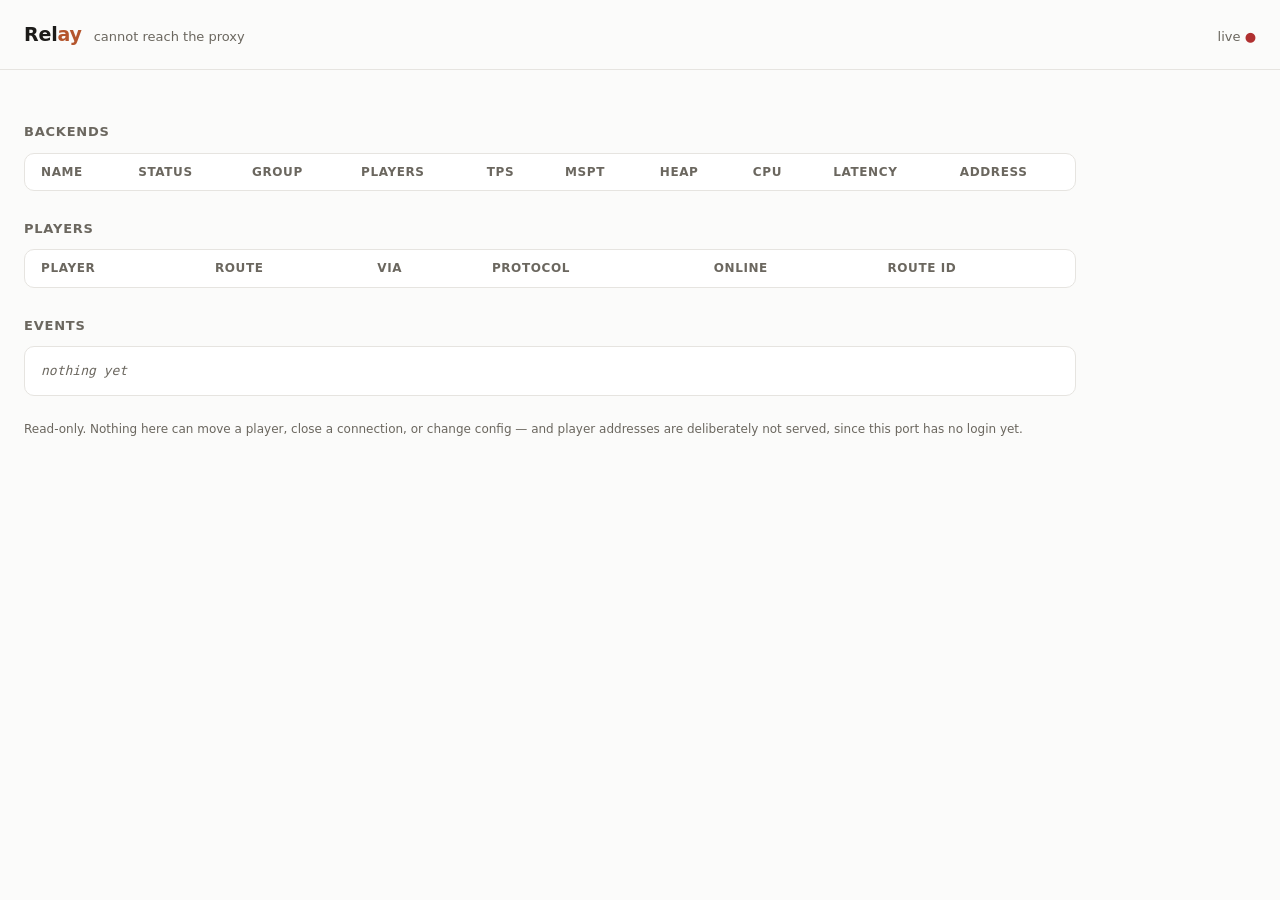
==== dashboard/src/main/resources/web/index.html @ 4044eb6f "Show each player's network route, and give the node a name Spec 9.1 asks the Players view for a comp" ====
<!doctype html>
<html lang="en">
<head>
<meta charset="utf-8">
<meta name="viewport" content="width=device-width, initial-scale=1">
<title>Relay</title>
<style>
  /* Self-contained on purpose: the proxy may well be running somewhere with no
     route to the internet, and a dashboard that needs a CDN to render is a
     dashboard that fails exactly when someone is trying to diagnose an outage. */
  :root {
    --bg: #fbfbfa; --panel: #fff; --line: #e6e4e0; --text: #1c1b19;
    --muted: #6b675f; --accent: #b4552d; --good: #3f7d4e; --bad: #b03030;
  }
  @media (prefers-color-scheme: dark) {
    :root {
      --bg: #171614; --panel: #1f1e1b; --line: #322f2a; --text: #edeae4;
      --muted: #9a948a; --accent: #d97757; --good: #6db97f; --bad: #e06c6c;
    }
  }
  * { box-sizing: border-box; }
  body {
    margin: 0; background: var(--bg); color: var(--text);
    font: 15px/1.55 ui-sans-serif, system-ui, -apple-system, "Segoe UI", sans-serif;
  }
  header {
    display: flex; align-items: baseline; gap: 12px; flex-wrap: wrap;
    padding: 20px 24px; border-bottom: 1px solid var(--line);
  }
  h1 { margin: 0; font-size: 19px; letter-spacing: -0.01em; }
  h1 span { color: var(--accent); }
  .sub { color: var(--muted); font-size: 13px; }
  #link { margin-left: auto; font-size: 13px; color: var(--muted); }
  #link b { color: var(--good); }
  #link.down b { color: var(--bad); }
  main { padding: 24px; max-width: 1100px; }
  .tiles { display: grid; gap: 12px; grid-template-columns: repeat(auto-fit, minmax(140px, 1fr)); }
  .tile { background: var(--panel); border: 1px solid var(--line); border-radius: 10px; padding: 14px 16px; }
  .tile .n { font-size: 26px; font-variant-numeric: tabular-nums; letter-spacing: -0.02em; }
  .tile .k { color: var(--muted); font-size: 12px; text-transform: uppercase; letter-spacing: 0.06em; }
  h2 { font-size: 13px; text-transform: uppercase; letter-spacing: 0.06em;
       color: var(--muted); margin: 28px 0 10px; font-weight: 600; }
  .scroll { overflow-x: auto; background: var(--panel);
            border: 1px solid var(--line); border-radius: 10px; }
  table { border-collapse: collapse; width: 100%; font-size: 14px; }
  th, td { text-align: left; padding: 9px 16px; white-space: nowrap; }
  th { color: var(--muted); font-weight: 600; font-size: 12px;
       text-transform: uppercase; letter-spacing: 0.05em; }
  tbody tr { border-top: 1px solid var(--line); }
  td.num { font-variant-numeric: tabular-nums; }
  .empty { color: var(--muted); padding: 14px 16px; font-style: italic; }
  .pill { display: inline-block; padding: 1px 8px; border-radius: 99px;
          font-size: 12px; font-weight: 600; letter-spacing: 0.02em; }
  .HEALTHY  { background: color-mix(in srgb, var(--good) 18%, transparent); color: var(--good); }
  .DEGRADED { background: color-mix(in srgb, var(--accent) 18%, transparent); color: var(--accent); }
  .DRAINING { background: color-mix(in srgb, var(--accent) 18%, transparent); color: var(--accent); }
  .UNHEALTHY, .OFFLINE { background: color-mix(in srgb, var(--bad) 18%, transparent); color: var(--bad); }
  .UNKNOWN  { background: color-mix(in srgb, var(--muted) 16%, transparent); color: var(--muted); }
  td .why { color: var(--muted); font-size: 12px; margin-left: 8px; }
  .route { display: flex; align-items: center; flex-wrap: wrap; gap: 6px; }
  .hop { display: inline-flex; align-items: baseline; gap: 6px; padding: 1px 8px;
         border: 1px solid var(--line); border-radius: 6px; font-size: 13px; }
  .hop small { color: var(--muted); font-size: 11px; }
  .hop.EDGE    { border-color: color-mix(in srgb, var(--muted) 55%, transparent); }
  .hop.PROXY   { border-color: color-mix(in srgb, var(--accent) 55%, transparent); }
  .hop.POOL    { border-color: color-mix(in srgb, var(--good) 55%, transparent); }
  .hop.BACKEND { border-color: color-mix(in srgb, var(--good) 55%, transparent); }
  .arrow { color: var(--muted); }
  .rid { font: 12px ui-monospace, SFMono-Regular, Menlo, Consolas, monospace;
         color: var(--muted); }
  td.stale { color: var(--muted); }
  .bar { display: inline-block; vertical-align: middle; width: 46px; height: 6px;
         border-radius: 99px; background: color-mix(in srgb, var(--muted) 22%, transparent);
         margin-left: 8px; overflow: hidden; }
  .bar i { display: block; height: 100%; background: var(--good); }
  .bar.warn i { background: var(--accent); }
  .bar.hot i { background: var(--bad); }
  #feed { font: 13px/1.7 ui-monospace, SFMono-Regular, Menlo, Consolas, monospace;
          max-height: 260px; overflow-y: auto; padding: 10px 16px; }
  #feed div { border-top: 1px solid var(--line); padding: 3px 0; }
  #feed div:first-child { border-top: 0; }
  .t { color: var(--muted); margin-right: 10px; }
  .who { color: var(--accent); }
  footer { color: var(--muted); font-size: 12px; padding: 0 24px 32px; max-width: 1100px; }
</style>
</head>
<body>
<header>
  <h1>Rel<span>ay</span></h1>
  <span class="sub" id="meta">connecting…</span>
  <span id="link">live <b>●</b></span>
</header>

<main>
  <div class="tiles" id="tiles"></div>

  <h2>Backends</h2>
  <div class="scroll"><table>
    <thead><tr><th>Name</th><th>Status</th><th>Group</th><th>Players</th>
               <th>TPS</th><th>MSPT</th><th>Heap</th><th>CPU</th>
               <th>Latency</th><th>Address</th></tr></thead>
    <tbody id="servers"></tbody>
  </table></div>

  <div id="groupsWrap" hidden>
    <h2>Groups</h2>
    <div class="scroll"><table>
      <thead><tr><th>Name</th><th>Members</th><th>Healthy</th><th>Players</th></tr></thead>
      <tbody id="groups"></tbody>
    </table></div>
  </div>

  <h2>Players</h2>
  <div class="scroll"><table>
    <thead><tr><th>Player</th><th>Route</th><th>Via</th><th>Protocol</th>
               <th>Online</th><th>Route ID</th></tr></thead>
    <tbody id="players"></tbody>
  </table></div>

  <h2>Events</h2>
  <div class="scroll"><div id="feed"><div class="empty">nothing yet</div></div></div>
</main>

<footer>
  Read-only. Nothing here can move a player, close a connection, or change config —
  and player addresses are deliberately not served, since this port has no login yet.
</footer>

<script>
const $ = id => document.getElementById(id);

const duration = s => {
  if (s < 60) return s + "s";
  if (s < 3600) return Math.floor(s / 60) + "m";
  if (s < 86400) return Math.floor(s / 3600) + "h " + Math.floor((s % 3600) / 60) + "m";
  return Math.floor(s / 86400) + "d " + Math.floor((s % 86400) / 3600) + "h";
};

// Text nodes rather than innerHTML: usernames come from whoever joined the
// server, and a player named after a <script> tag should be a curiosity in a
// table cell, not a way into this page.
const row = cells => {
  const tr = document.createElement("tr");
  for (const cell of cells) {
    const td = document.createElement("td");
    if (typeof cell === "number") td.className = "num";
    td.textContent = cell === null || cell === undefined ? "—" : String(cell);
    tr.appendChild(td);
  }
  return tr;
};

// A proportion bar appended to a cell, so a number carries its own judgement.
const bar = (cell, fraction, tone) => {
  if (!(fraction >= 0)) return;
  const outer = document.createElement("span");
  outer.className = "bar" + (tone ? " " + tone : "");
  const inner = document.createElement("i");
  inner.style.width = Math.max(0, Math.min(1, fraction)) * 100 + "%";
  outer.appendChild(inner);
  cell.appendChild(outer);
};

const fill = (tbody, rows, columns, emptyText) => {
  tbody.replaceChildren();
  if (!rows.length) {
    const tr = document.createElement("tr");
    const td = document.createElement("td");
    td.colSpan = columns;
    td.className = "empty";
    td.textContent = emptyText;
    tr.appendChild(td);
    tbody.appendChild(tr);
    return;
  }
  for (const r of rows) tbody.appendChild(r);
};

async function refresh() {
  try {
    const [overview, servers, groups, players] = await Promise.all(
      ["overview", "servers", "groups", "players"]
        .map(p => fetch("api/" + p).then(r => r.json())));

    $("meta").textContent =
      overview.node + " · " + overview.version + " · listening on " + overview.bind
      + " · up " + duration(overview.uptimeSeconds);

    $("tiles").replaceChildren(...[
      ["Players", overview.players + " / " + overview.maxPlayers],
      ["Backends up", overview.serversUp + " / " + overview.servers],
      ["Groups", overview.groups],
      ["Balancing", overview.balance],
      ["Uptime", duration(overview.uptimeSeconds)],
    ].map(([k, n]) => {
      const d = document.createElement("div");
      d.className = "tile";
      const nv = document.createElement("div");
      nv.className = "n";
      nv.textContent = n;
      const kv = document.createElement("div");
      kv.className = "k";
      kv.textContent = k;
      d.append(nv, kv);
      return d;
    }));

    fill($("servers"), servers.map(s => {
      const load = s.load;
      const tr = row([s.name, "", s.group, s.players,
                      load && load.tps1m >= 0 ? load.tps1m.toFixed(1) : null,
                      load && load.msptMean >= 0 ? load.msptMean.toFixed(1) + "ms" : null,
                      load && load.memoryMaxMb > 0
                        ? load.memoryUsedMb + " / " + load.memoryMaxMb + " MB" : null,
                      load && load.cpuLoad >= 0 ? Math.round(load.cpuLoad * 100) + "%" : null,
                      s.latencyMillis < 0 ? null : s.latencyMillis + "ms",
                      s.address]);

      // The status cell is built rather than filled, so the state colours it.
      const cell = tr.children[1];
      const pill = document.createElement("span");
      pill.className = "pill " + s.status;
      pill.textContent = s.status.toLowerCase();
      cell.replaceChildren(pill);
      if (s.detail) {
        const why = document.createElement("span");
        why.className = "why";
        why.textContent = s.detail;
        cell.appendChild(why);
      }

      if (load) {
        // TPS and MSPT get a bar each, since a number alone does not say whether
        // 18.4 is fine. Thresholds are the ones an operator actually reacts to.
        bar(tr.children[4], load.tps1m / 20, load.tps1m >= 19.5 ? "" : load.tps1m >= 18 ? "warn" : "hot");
        bar(tr.children[5], Math.min(load.msptMean / 50, 1),
            load.msptMean < 25 ? "" : load.msptMean < 45 ? "warn" : "hot");
        if (load.memoryMaxMb > 0) {
          const used = load.memoryUsedMb / load.memoryMaxMb;
          bar(tr.children[6], used, used < 0.75 ? "" : used < 0.9 ? "warn" : "hot");
        }
        // Greyed rather than hidden when stale. A backend can only report while a
        // player is on it, so these are usually last-known rather than wrong -- and
        // hiding them would lose the only clue that a server froze.
        if (load.stale) {
          for (let i = 4; i <= 7; i++) tr.children[i].classList.add("stale");
          tr.children[4].title = "last reported " + duration(load.ageSeconds) + " ago";
        }
      }
      return tr;
    }), 10, "no backends configured");

    $("groupsWrap").hidden = groups.length === 0;
    fill($("groups"), groups.map(g =>
           row([g.name, g.members.join(", "), g.healthy + " / " + g.members.length, g.players])),
         4, "none");

    fill($("players"), players.map(p => {
      const tr = row([p.username, "", p.virtualHost, p.protocol,
                      duration(p.onlineSeconds), p.routeId]);
      // The route is the answer to "why is this player here", which a backend name
      // alone cannot give: with forced hosts and groups, the path is the reason.
      const cell = tr.children[1];
      const path = document.createElement("div");
      path.className = "route";
      (p.route ?? []).forEach((hop, i) => {
        if (i > 0) {
          const arrow = document.createElement("span");
          arrow.className = "arrow";
          arrow.textContent = "→";
          path.appendChild(arrow);
        }
        const node = document.createElement("span");
        node.className = "hop " + hop.kind;
        const name = document.createElement("b");
        name.textContent = hop.name;
        node.appendChild(name);
        if (hop.detail) {
          const detail = document.createElement("small");
          detail.textContent = hop.detail;
          node.appendChild(detail);
        }
        path.appendChild(node);
      });
      cell.replaceChildren(path);
      tr.children[5].className = "rid";
      return tr;
    }), 6, "nobody online");
  } catch (e) {
    $("meta").textContent = "cannot reach the proxy";
  }
}

function log(text, who) {
  const feed = $("feed");
  if (feed.firstChild && feed.firstChild.className === "empty") feed.replaceChildren();
  const line = document.createElement("div");
  const time = document.createElement("span");
  time.className = "t";
  time.textContent = new Date().toLocaleTimeString();
  const name = document.createElement("span");
  name.className = "who";
  name.textContent = who ?? "";
  line.append(time, name, document.createTextNode(who ? " " + text : text));
  feed.prepend(line);
  while (feed.childElementCount > 200) feed.lastChild.remove();
}

// The socket is what makes this live; the poll below is a safety net for the
// state it cannot describe (player counts drifting, uptime ticking).
function connect() {
  const ws = new WebSocket((location.protocol === "https:" ? "wss://" : "ws://")
    + location.host + "/api/events");

  ws.onopen = () => $("link").classList.remove("down");
  ws.onclose = () => {
    $("link").classList.add("down");
    setTimeout(connect, 3000);
  };
  ws.onmessage = e => {
    const ev = JSON.parse(e.data);
    const who = ev.player ? ev.player.username : ev.server ?? "someone";
    if (ev.type === "PLAYER_CONNECTED") log("joined on " + ev.to, who);
    else if (ev.type === "PLAYER_DISCONNECTED") log("left" + (ev.from ? " from " + ev.from : ""), who);
    else if (ev.type === "PLAYER_SWITCHED_SERVER") log("moved " + ev.from + " → " + ev.to, who);
    else if (ev.type === "SERVER_HEALTH_CHANGED") {
      log("is " + ev.to.toLowerCase() + (ev.detail ? " — " + ev.detail : "")
          + " (was " + ev.from.toLowerCase() + ")", ev.server);
    } else log(ev.type, who);
    refresh();
  };
}

refresh();
setInterval(refresh, 5000);
connect();
</script>
</body>
</html>
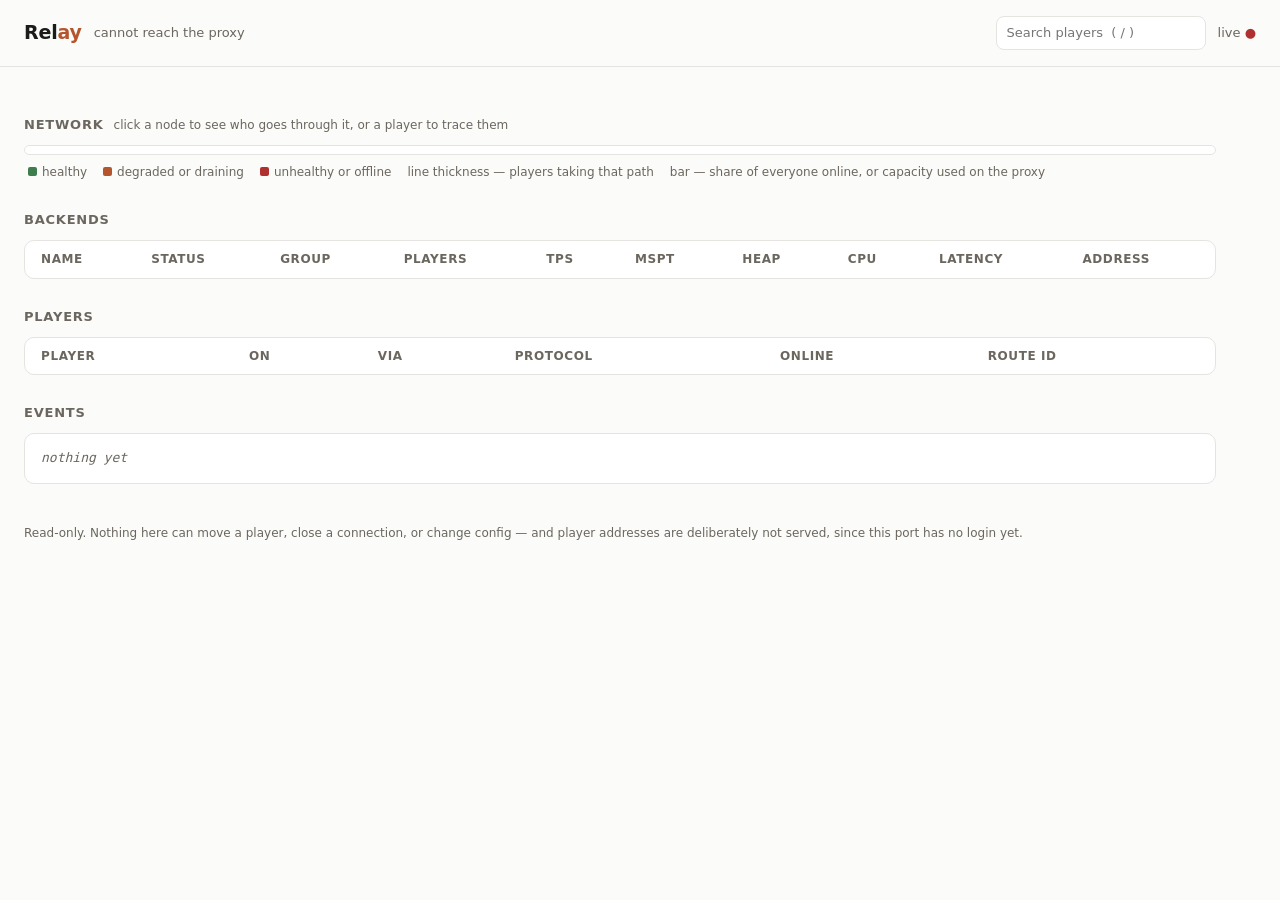
==== commit f02e5761: "Draw the network, and let a player be traced through it The dashboard could say where a player was; " ====
--- a/dashboard/src/main/resources/web/index.html
+++ b/dashboard/src/main/resources/web/index.html
@@ -4,95 +4,38 @@
 <meta charset="utf-8">
 <meta name="viewport" content="width=device-width, initial-scale=1">
 <title>Relay</title>
-<style>
-  /* Self-contained on purpose: the proxy may well be running somewhere with no
-     route to the internet, and a dashboard that needs a CDN to render is a
-     dashboard that fails exactly when someone is trying to diagnose an outage. */
-  :root {
-    --bg: #fbfbfa; --panel: #fff; --line: #e6e4e0; --text: #1c1b19;
-    --muted: #6b675f; --accent: #b4552d; --good: #3f7d4e; --bad: #b03030;
-  }
-  @media (prefers-color-scheme: dark) {
-    :root {
-      --bg: #171614; --panel: #1f1e1b; --line: #322f2a; --text: #edeae4;
-      --muted: #9a948a; --accent: #d97757; --good: #6db97f; --bad: #e06c6c;
-    }
-  }
-  * { box-sizing: border-box; }
-  body {
-    margin: 0; background: var(--bg); color: var(--text);
-    font: 15px/1.55 ui-sans-serif, system-ui, -apple-system, "Segoe UI", sans-serif;
-  }
-  header {
-    display: flex; align-items: baseline; gap: 12px; flex-wrap: wrap;
-    padding: 20px 24px; border-bottom: 1px solid var(--line);
-  }
-  h1 { margin: 0; font-size: 19px; letter-spacing: -0.01em; }
-  h1 span { color: var(--accent); }
-  .sub { color: var(--muted); font-size: 13px; }
-  #link { margin-left: auto; font-size: 13px; color: var(--muted); }
-  #link b { color: var(--good); }
-  #link.down b { color: var(--bad); }
-  main { padding: 24px; max-width: 1100px; }
-  .tiles { display: grid; gap: 12px; grid-template-columns: repeat(auto-fit, minmax(140px, 1fr)); }
-  .tile { background: var(--panel); border: 1px solid var(--line); border-radius: 10px; padding: 14px 16px; }
-  .tile .n { font-size: 26px; font-variant-numeric: tabular-nums; letter-spacing: -0.02em; }
-  .tile .k { color: var(--muted); font-size: 12px; text-transform: uppercase; letter-spacing: 0.06em; }
-  h2 { font-size: 13px; text-transform: uppercase; letter-spacing: 0.06em;
-       color: var(--muted); margin: 28px 0 10px; font-weight: 600; }
-  .scroll { overflow-x: auto; background: var(--panel);
-            border: 1px solid var(--line); border-radius: 10px; }
-  table { border-collapse: collapse; width: 100%; font-size: 14px; }
-  th, td { text-align: left; padding: 9px 16px; white-space: nowrap; }
-  th { color: var(--muted); font-weight: 600; font-size: 12px;
-       text-transform: uppercase; letter-spacing: 0.05em; }
-  tbody tr { border-top: 1px solid var(--line); }
-  td.num { font-variant-numeric: tabular-nums; }
-  .empty { color: var(--muted); padding: 14px 16px; font-style: italic; }
-  .pill { display: inline-block; padding: 1px 8px; border-radius: 99px;
-          font-size: 12px; font-weight: 600; letter-spacing: 0.02em; }
-  .HEALTHY  { background: color-mix(in srgb, var(--good) 18%, transparent); color: var(--good); }
-  .DEGRADED { background: color-mix(in srgb, var(--accent) 18%, transparent); color: var(--accent); }
-  .DRAINING { background: color-mix(in srgb, var(--accent) 18%, transparent); color: var(--accent); }
-  .UNHEALTHY, .OFFLINE { background: color-mix(in srgb, var(--bad) 18%, transparent); color: var(--bad); }
-  .UNKNOWN  { background: color-mix(in srgb, var(--muted) 16%, transparent); color: var(--muted); }
-  td .why { color: var(--muted); font-size: 12px; margin-left: 8px; }
-  .route { display: flex; align-items: center; flex-wrap: wrap; gap: 6px; }
-  .hop { display: inline-flex; align-items: baseline; gap: 6px; padding: 1px 8px;
-         border: 1px solid var(--line); border-radius: 6px; font-size: 13px; }
-  .hop small { color: var(--muted); font-size: 11px; }
-  .hop.EDGE    { border-color: color-mix(in srgb, var(--muted) 55%, transparent); }
-  .hop.PROXY   { border-color: color-mix(in srgb, var(--accent) 55%, transparent); }
-  .hop.POOL    { border-color: color-mix(in srgb, var(--good) 55%, transparent); }
-  .hop.BACKEND { border-color: color-mix(in srgb, var(--good) 55%, transparent); }
-  .arrow { color: var(--muted); }
-  .rid { font: 12px ui-monospace, SFMono-Regular, Menlo, Consolas, monospace;
-         color: var(--muted); }
-  td.stale { color: var(--muted); }
-  .bar { display: inline-block; vertical-align: middle; width: 46px; height: 6px;
-         border-radius: 99px; background: color-mix(in srgb, var(--muted) 22%, transparent);
-         margin-left: 8px; overflow: hidden; }
-  .bar i { display: block; height: 100%; background: var(--good); }
-  .bar.warn i { background: var(--accent); }
-  .bar.hot i { background: var(--bad); }
-  #feed { font: 13px/1.7 ui-monospace, SFMono-Regular, Menlo, Consolas, monospace;
-          max-height: 260px; overflow-y: auto; padding: 10px 16px; }
-  #feed div { border-top: 1px solid var(--line); padding: 3px 0; }
-  #feed div:first-child { border-top: 0; }
-  .t { color: var(--muted); margin-right: 10px; }
-  .who { color: var(--accent); }
-  footer { color: var(--muted); font-size: 12px; padding: 0 24px 32px; max-width: 1100px; }
-</style>
+<link rel="stylesheet" href="relay.css">
 </head>
 <body>
 <header>
   <h1>Rel<span>ay</span></h1>
   <span class="sub" id="meta">connecting…</span>
+  <input id="search" type="search" placeholder="Search players  ( / )" autocomplete="off"
+         aria-label="search players">
   <span id="link">live <b>●</b></span>
 </header>
 
 <main>
   <div class="tiles" id="tiles"></div>
+
+  <h2>Network
+    <span class="note">click a node to see who goes through it, or a player to trace them</span>
+  </h2>
+  <div id="netWrap"><div id="net"></div></div>
+  <div class="legend">
+    <span><i style="background:var(--good)"></i>healthy</span>
+    <span><i style="background:var(--accent)"></i>degraded or draining</span>
+    <span><i style="background:var(--bad)"></i>unhealthy or offline</span>
+    <span>line thickness — players taking that path</span>
+    <span>bar — share of everyone online, or capacity used on the proxy</span>
+  </div>
+
+  <section id="trace">
+    <button id="clear" type="button">clear</button>
+    <h3 id="traceTitle"></h3>
+    <div class="meta" id="traceMeta"></div>
+    <div class="hops" id="hops"></div>
+  </section>
 
   <h2>Backends</h2>
   <div class="scroll"><table>
@@ -102,17 +45,9 @@
     <tbody id="servers"></tbody>
   </table></div>
 
-  <div id="groupsWrap" hidden>
-    <h2>Groups</h2>
-    <div class="scroll"><table>
-      <thead><tr><th>Name</th><th>Members</th><th>Healthy</th><th>Players</th></tr></thead>
-      <tbody id="groups"></tbody>
-    </table></div>
-  </div>
-
-  <h2>Players</h2>
+  <h2>Players <span class="note" id="playerCount"></span></h2>
   <div class="scroll"><table>
-    <thead><tr><th>Player</th><th>Route</th><th>Via</th><th>Protocol</th>
+    <thead><tr><th>Player</th><th>On</th><th>Via</th><th>Protocol</th>
                <th>Online</th><th>Route ID</th></tr></thead>
     <tbody id="players"></tbody>
   </table></div>
@@ -126,214 +61,6 @@
   and player addresses are deliberately not served, since this port has no login yet.
 </footer>
 
-<script>
-const $ = id => document.getElementById(id);
-
-const duration = s => {
-  if (s < 60) return s + "s";
-  if (s < 3600) return Math.floor(s / 60) + "m";
-  if (s < 86400) return Math.floor(s / 3600) + "h " + Math.floor((s % 3600) / 60) + "m";
-  return Math.floor(s / 86400) + "d " + Math.floor((s % 86400) / 3600) + "h";
-};
-
-// Text nodes rather than innerHTML: usernames come from whoever joined the
-// server, and a player named after a <script> tag should be a curiosity in a
-// table cell, not a way into this page.
-const row = cells => {
-  const tr = document.createElement("tr");
-  for (const cell of cells) {
-    const td = document.createElement("td");
-    if (typeof cell === "number") td.className = "num";
-    td.textContent = cell === null || cell === undefined ? "—" : String(cell);
-    tr.appendChild(td);
-  }
-  return tr;
-};
-
-// A proportion bar appended to a cell, so a number carries its own judgement.
-const bar = (cell, fraction, tone) => {
-  if (!(fraction >= 0)) return;
-  const outer = document.createElement("span");
-  outer.className = "bar" + (tone ? " " + tone : "");
-  const inner = document.createElement("i");
-  inner.style.width = Math.max(0, Math.min(1, fraction)) * 100 + "%";
-  outer.appendChild(inner);
-  cell.appendChild(outer);
-};
-
-const fill = (tbody, rows, columns, emptyText) => {
-  tbody.replaceChildren();
-  if (!rows.length) {
-    const tr = document.createElement("tr");
-    const td = document.createElement("td");
-    td.colSpan = columns;
-    td.className = "empty";
-    td.textContent = emptyText;
-    tr.appendChild(td);
-    tbody.appendChild(tr);
-    return;
-  }
-  for (const r of rows) tbody.appendChild(r);
-};
-
-async function refresh() {
-  try {
-    const [overview, servers, groups, players] = await Promise.all(
-      ["overview", "servers", "groups", "players"]
-        .map(p => fetch("api/" + p).then(r => r.json())));
-
-    $("meta").textContent =
-      overview.node + " · " + overview.version + " · listening on " + overview.bind
-      + " · up " + duration(overview.uptimeSeconds);
-
-    $("tiles").replaceChildren(...[
-      ["Players", overview.players + " / " + overview.maxPlayers],
-      ["Backends up", overview.serversUp + " / " + overview.servers],
-      ["Groups", overview.groups],
-      ["Balancing", overview.balance],
-      ["Uptime", duration(overview.uptimeSeconds)],
-    ].map(([k, n]) => {
-      const d = document.createElement("div");
-      d.className = "tile";
-      const nv = document.createElement("div");
-      nv.className = "n";
-      nv.textContent = n;
-      const kv = document.createElement("div");
-      kv.className = "k";
-      kv.textContent = k;
-      d.append(nv, kv);
-      return d;
-    }));
-
-    fill($("servers"), servers.map(s => {
-      const load = s.load;
-      const tr = row([s.name, "", s.group, s.players,
-                      load && load.tps1m >= 0 ? load.tps1m.toFixed(1) : null,
-                      load && load.msptMean >= 0 ? load.msptMean.toFixed(1) + "ms" : null,
-                      load && load.memoryMaxMb > 0
-                        ? load.memoryUsedMb + " / " + load.memoryMaxMb + " MB" : null,
-                      load && load.cpuLoad >= 0 ? Math.round(load.cpuLoad * 100) + "%" : null,
-                      s.latencyMillis < 0 ? null : s.latencyMillis + "ms",
-                      s.address]);
-
-      // The status cell is built rather than filled, so the state colours it.
-      const cell = tr.children[1];
-      const pill = document.createElement("span");
-      pill.className = "pill " + s.status;
-      pill.textContent = s.status.toLowerCase();
-      cell.replaceChildren(pill);
-      if (s.detail) {
-        const why = document.createElement("span");
-        why.className = "why";
-        why.textContent = s.detail;
-        cell.appendChild(why);
-      }
-
-      if (load) {
-        // TPS and MSPT get a bar each, since a number alone does not say whether
-        // 18.4 is fine. Thresholds are the ones an operator actually reacts to.
-        bar(tr.children[4], load.tps1m / 20, load.tps1m >= 19.5 ? "" : load.tps1m >= 18 ? "warn" : "hot");
-        bar(tr.children[5], Math.min(load.msptMean / 50, 1),
-            load.msptMean < 25 ? "" : load.msptMean < 45 ? "warn" : "hot");
-        if (load.memoryMaxMb > 0) {
-          const used = load.memoryUsedMb / load.memoryMaxMb;
-          bar(tr.children[6], used, used < 0.75 ? "" : used < 0.9 ? "warn" : "hot");
-        }
-        // Greyed rather than hidden when stale. A backend can only report while a
-        // player is on it, so these are usually last-known rather than wrong -- and
-        // hiding them would lose the only clue that a server froze.
-        if (load.stale) {
-          for (let i = 4; i <= 7; i++) tr.children[i].classList.add("stale");
-          tr.children[4].title = "last reported " + duration(load.ageSeconds) + " ago";
-        }
-      }
-      return tr;
-    }), 10, "no backends configured");
-
-    $("groupsWrap").hidden = groups.length === 0;
-    fill($("groups"), groups.map(g =>
-           row([g.name, g.members.join(", "), g.healthy + " / " + g.members.length, g.players])),
-         4, "none");
-
-    fill($("players"), players.map(p => {
-      const tr = row([p.username, "", p.virtualHost, p.protocol,
-                      duration(p.onlineSeconds), p.routeId]);
-      // The route is the answer to "why is this player here", which a backend name
-      // alone cannot give: with forced hosts and groups, the path is the reason.
-      const cell = tr.children[1];
-      const path = document.createElement("div");
-      path.className = "route";
-      (p.route ?? []).forEach((hop, i) => {
-        if (i > 0) {
-          const arrow = document.createElement("span");
-          arrow.className = "arrow";
-          arrow.textContent = "→";
-          path.appendChild(arrow);
-        }
-        const node = document.createElement("span");
-        node.className = "hop " + hop.kind;
-        const name = document.createElement("b");
-        name.textContent = hop.name;
-        node.appendChild(name);
-        if (hop.detail) {
-          const detail = document.createElement("small");
-          detail.textContent = hop.detail;
-          node.appendChild(detail);
-        }
-        path.appendChild(node);
-      });
-      cell.replaceChildren(path);
-      tr.children[5].className = "rid";
-      return tr;
-    }), 6, "nobody online");
-  } catch (e) {
-    $("meta").textContent = "cannot reach the proxy";
-  }
-}
-
-function log(text, who) {
-  const feed = $("feed");
-  if (feed.firstChild && feed.firstChild.className === "empty") feed.replaceChildren();
-  const line = document.createElement("div");
-  const time = document.createElement("span");
-  time.className = "t";
-  time.textContent = new Date().toLocaleTimeString();
-  const name = document.createElement("span");
-  name.className = "who";
-  name.textContent = who ?? "";
-  line.append(time, name, document.createTextNode(who ? " " + text : text));
-  feed.prepend(line);
-  while (feed.childElementCount > 200) feed.lastChild.remove();
-}
-
-// The socket is what makes this live; the poll below is a safety net for the
-// state it cannot describe (player counts drifting, uptime ticking).
-function connect() {
-  const ws = new WebSocket((location.protocol === "https:" ? "wss://" : "ws://")
-    + location.host + "/api/events");
-
-  ws.onopen = () => $("link").classList.remove("down");
-  ws.onclose = () => {
-    $("link").classList.add("down");
-    setTimeout(connect, 3000);
-  };
-  ws.onmessage = e => {
-    const ev = JSON.parse(e.data);
-    const who = ev.player ? ev.player.username : ev.server ?? "someone";
-    if (ev.type === "PLAYER_CONNECTED") log("joined on " + ev.to, who);
-    else if (ev.type === "PLAYER_DISCONNECTED") log("left" + (ev.from ? " from " + ev.from : ""), who);
-    else if (ev.type === "PLAYER_SWITCHED_SERVER") log("moved " + ev.from + " → " + ev.to, who);
-    else if (ev.type === "SERVER_HEALTH_CHANGED") {
-      log("is " + ev.to.toLowerCase() + (ev.detail ? " — " + ev.detail : "")
-          + " (was " + ev.from.toLowerCase() + ")", ev.server);
-    } else log(ev.type, who);
-    refresh();
-  };
-}
-
-refresh();
-setInterval(refresh, 5000);
-connect();
-</script>
+<script type="module" src="relay.js"></script>
 </body>
 </html>
--- a/dashboard/src/main/resources/web/relay.css
+++ b/dashboard/src/main/resources/web/relay.css
@@ -0,0 +1,193 @@
+/* Relay dashboard styles.
+ *
+ * Self-contained on purpose: the proxy may well be running somewhere with no route
+ * to the internet, and a dashboard that needs a CDN to render is a dashboard that
+ * fails exactly when someone is trying to diagnose an outage. Everything here is
+ * hand-written for the same reason -- there is no charting library, and the
+ * topology graph is plain SVG built in the browser. */
+
+:root {
+  --bg: #fbfbfa; --panel: #fff; --line: #e6e4e0; --text: #1c1b19;
+  --muted: #6b675f; --accent: #b4552d; --good: #3f7d4e; --bad: #b03030;
+  --sunken: #f4f3f1;
+}
+@media (prefers-color-scheme: dark) {
+  :root {
+    --bg: #171614; --panel: #1f1e1b; --line: #322f2a; --text: #edeae4;
+    --muted: #9a948a; --accent: #d97757; --good: #6db97f; --bad: #e06c6c;
+    --sunken: #191817;
+  }
+}
+* { box-sizing: border-box; }
+body {
+  margin: 0; background: var(--bg); color: var(--text);
+  font: 15px/1.55 ui-sans-serif, system-ui, -apple-system, "Segoe UI", sans-serif;
+}
+
+header {
+  display: flex; align-items: center; gap: 12px; flex-wrap: wrap;
+  padding: 16px 24px; border-bottom: 1px solid var(--line);
+  position: sticky; top: 0; background: var(--bg); z-index: 5;
+}
+h1 { margin: 0; font-size: 19px; letter-spacing: -0.01em; }
+h1 span { color: var(--accent); }
+.sub { color: var(--muted); font-size: 13px; }
+#search {
+  margin-left: auto; width: 210px; padding: 6px 10px; font: inherit; font-size: 13px;
+  color: var(--text); background: var(--panel);
+  border: 1px solid var(--line); border-radius: 8px;
+}
+#search:focus { outline: 2px solid color-mix(in srgb, var(--accent) 50%, transparent); outline-offset: -1px; }
+#link { font-size: 13px; color: var(--muted); }
+#link b { color: var(--good); }
+#link.down b { color: var(--bad); }
+
+main { padding: 20px 24px 40px; max-width: 1240px; }
+.tiles { display: grid; gap: 12px; grid-template-columns: repeat(auto-fit, minmax(140px, 1fr)); }
+.tile { background: var(--panel); border: 1px solid var(--line); border-radius: 10px; padding: 14px 16px; }
+.tile .n { font-size: 26px; font-variant-numeric: tabular-nums; letter-spacing: -0.02em; }
+.tile .k { color: var(--muted); font-size: 12px; text-transform: uppercase; letter-spacing: 0.06em; }
+
+h2 { font-size: 13px; text-transform: uppercase; letter-spacing: 0.06em;
+     color: var(--muted); margin: 28px 0 10px; font-weight: 600;
+     display: flex; align-items: baseline; gap: 10px; }
+h2 .note { text-transform: none; letter-spacing: 0; font-weight: 400; font-size: 12px; }
+
+.scroll { overflow-x: auto; background: var(--panel);
+          border: 1px solid var(--line); border-radius: 10px; }
+table { border-collapse: collapse; width: 100%; font-size: 14px; }
+th, td { text-align: left; padding: 9px 16px; white-space: nowrap; }
+th { color: var(--muted); font-weight: 600; font-size: 12px;
+     text-transform: uppercase; letter-spacing: 0.05em; }
+tbody tr { border-top: 1px solid var(--line); }
+td.num { font-variant-numeric: tabular-nums; }
+.empty { color: var(--muted); padding: 14px 16px; font-style: italic; }
+
+/* Rows that select something when clicked. */
+tbody tr.pick { cursor: pointer; }
+tbody tr.pick:hover { background: var(--sunken); }
+tbody tr.on { background: color-mix(in srgb, var(--accent) 10%, transparent); }
+tbody tr.dim { opacity: 0.38; }
+
+.pill { display: inline-block; padding: 1px 8px; border-radius: 99px;
+        font-size: 12px; font-weight: 600; letter-spacing: 0.02em; }
+.HEALTHY  { background: color-mix(in srgb, var(--good) 18%, transparent); color: var(--good); }
+.DEGRADED, .DRAINING { background: color-mix(in srgb, var(--accent) 18%, transparent); color: var(--accent); }
+.UNHEALTHY, .OFFLINE { background: color-mix(in srgb, var(--bad) 18%, transparent); color: var(--bad); }
+.UNKNOWN  { background: color-mix(in srgb, var(--muted) 16%, transparent); color: var(--muted); }
+td .why { color: var(--muted); font-size: 12px; margin-left: 8px; }
+
+.rid { font: 12px ui-monospace, SFMono-Regular, Menlo, Consolas, monospace; color: var(--muted); }
+td.stale { color: var(--muted); }
+.bar { display: inline-block; vertical-align: middle; width: 46px; height: 6px;
+       border-radius: 99px; background: color-mix(in srgb, var(--muted) 22%, transparent);
+       margin-left: 8px; overflow: hidden; }
+.bar i { display: block; height: 100%; background: var(--good); }
+.bar.warn i { background: var(--accent); }
+.bar.hot i { background: var(--bad); }
+
+/* ------------------------------------------------------------------ topology */
+
+#netWrap { background: var(--panel); border: 1px solid var(--line); border-radius: 10px;
+           overflow-x: auto; padding: 4px; }
+#net { display: block; min-width: 100%; }
+#net text { font: 12px ui-sans-serif, system-ui, sans-serif; fill: var(--text); }
+#net .sub { font-size: 10.5px; fill: var(--muted); }
+#net .colhead { font-size: 10px; fill: var(--muted); letter-spacing: 0.09em;
+                text-transform: uppercase; }
+
+.node rect { fill: var(--panel); stroke: var(--line); stroke-width: 1.5; }
+.node.pickable { cursor: pointer; }
+.node .plate { fill: var(--sunken); }
+.node.INTERNET rect { stroke-dasharray: 3 3; }
+.node.PROXY rect { stroke: color-mix(in srgb, var(--accent) 70%, transparent); }
+.node.POOL rect { stroke: color-mix(in srgb, var(--muted) 60%, transparent); }
+.node.h-HEALTHY rect { stroke: color-mix(in srgb, var(--good) 70%, transparent); }
+.node.h-DEGRADED rect, .node.h-DRAINING rect { stroke: color-mix(in srgb, var(--accent) 75%, transparent); }
+.node.h-UNHEALTHY rect, .node.h-OFFLINE rect { stroke: color-mix(in srgb, var(--bad) 75%, transparent); }
+
+/* A left-hand stripe carries health, so the state survives being dimmed. */
+.node .flag { stroke: none; }
+.node.h-HEALTHY .flag { fill: var(--good); }
+.node.h-DEGRADED .flag, .node.h-DRAINING .flag { fill: var(--accent); }
+.node.h-UNHEALTHY .flag, .node.h-OFFLINE .flag { fill: var(--bad); }
+.node.h-UNKNOWN .flag { fill: color-mix(in srgb, var(--muted) 60%, transparent); }
+.node.PROXY .flag { fill: var(--accent); }
+.node.POOL .flag { fill: color-mix(in srgb, var(--muted) 70%, transparent); }
+.node.INTERNET .flag { fill: none; }
+
+.node .load { fill: color-mix(in srgb, var(--muted) 22%, transparent); }
+.node .loadfill { fill: var(--good); }
+.node.warm .loadfill { fill: var(--accent); }
+.node.hot .loadfill { fill: var(--bad); }
+
+.link { fill: none; stroke: color-mix(in srgb, var(--muted) 45%, transparent); }
+.link.busy { stroke: color-mix(in srgb, var(--accent) 55%, transparent); }
+
+/* Tracing: everything not on the route recedes rather than disappearing, so the
+   route is read against the network it runs through rather than in isolation. */
+.tracing .node:not(.lit) { opacity: 0.22; }
+.tracing .link:not(.lit) { opacity: 0.12; }
+.node.lit rect { stroke-width: 2.5; }
+.link.lit { stroke: var(--accent); stroke-width: 3; }
+.node.sel rect { stroke-width: 2.5; }
+
+#spark { fill: var(--accent); }
+@media (prefers-reduced-motion: reduce) { #spark { display: none; } }
+
+.legend { display: flex; gap: 16px; flex-wrap: wrap; color: var(--muted);
+          font-size: 12px; padding: 8px 4px 0; }
+.legend i { display: inline-block; width: 9px; height: 9px; border-radius: 2px;
+            margin-right: 5px; vertical-align: baseline; }
+
+/* ---------------------------------------------------------------- trace panel */
+
+#trace { display: none; margin-top: 12px; background: var(--panel);
+         border: 1px solid color-mix(in srgb, var(--accent) 45%, transparent);
+         border-radius: 10px; padding: 14px 16px; }
+#trace.on { display: block; }
+#trace h3 { margin: 0 0 2px; font-size: 15px; }
+#trace .meta { color: var(--muted); font-size: 12.5px; margin-bottom: 12px; }
+#trace .meta code { font-family: ui-monospace, SFMono-Regular, Menlo, Consolas, monospace; }
+#clear { float: right; font: inherit; font-size: 12px; cursor: pointer;
+         color: var(--muted); background: none; border: 1px solid var(--line);
+         border-radius: 6px; padding: 3px 9px; }
+#clear:hover { color: var(--text); }
+
+/* The vertical hop chain the spec draws: one hop per line, arrow between. */
+.hops { display: grid; gap: 0; }
+.hop { display: grid; grid-template-columns: 74px 1fr; align-items: baseline;
+       gap: 12px; padding: 7px 0; }
+.hop + .hop { border-top: 1px solid var(--line); }
+.hop .kind { font-size: 10.5px; letter-spacing: 0.08em; text-transform: uppercase;
+             color: var(--muted); }
+.hop .name { font-weight: 600; }
+.hop .detail { color: var(--muted); font-size: 12.5px; margin-left: 8px; }
+.hop.k-EDGE .kind { color: var(--muted); }
+.hop.k-PROXY .kind { color: var(--accent); }
+.hop.k-POOL .kind { color: var(--muted); }
+.hop.k-BACKEND .kind { color: var(--good); }
+
+/* ---------------------------------------------------------------------- feed */
+
+#feed { font: 13px/1.7 ui-monospace, SFMono-Regular, Menlo, Consolas, monospace;
+        max-height: 260px; overflow-y: auto; padding: 10px 16px; }
+#feed div { border-top: 1px solid var(--line); padding: 3px 0; }
+#feed div:first-child { border-top: 0; }
+.t { color: var(--muted); margin-right: 10px; }
+.who { color: var(--accent); }
+
+footer { color: var(--muted); font-size: 12px; padding: 0 24px 32px; max-width: 1240px; }
+
+/* Narrow screens: the search box takes its own line rather than squeezing the
+   node name and uptime onto three. The topology keeps its own scroll either way,
+   so the page itself never scrolls sideways. */
+@media (max-width: 620px) {
+  header { padding: 12px 16px; gap: 8px 12px; }
+  #search { order: 9; width: 100%; margin-left: 0; }
+  #link { margin-left: auto; }
+  main { padding: 16px 16px 32px; }
+  footer { padding: 0 16px 24px; }
+  h2 { display: block; }
+  h2 .note { display: block; margin-top: 3px; }
+}
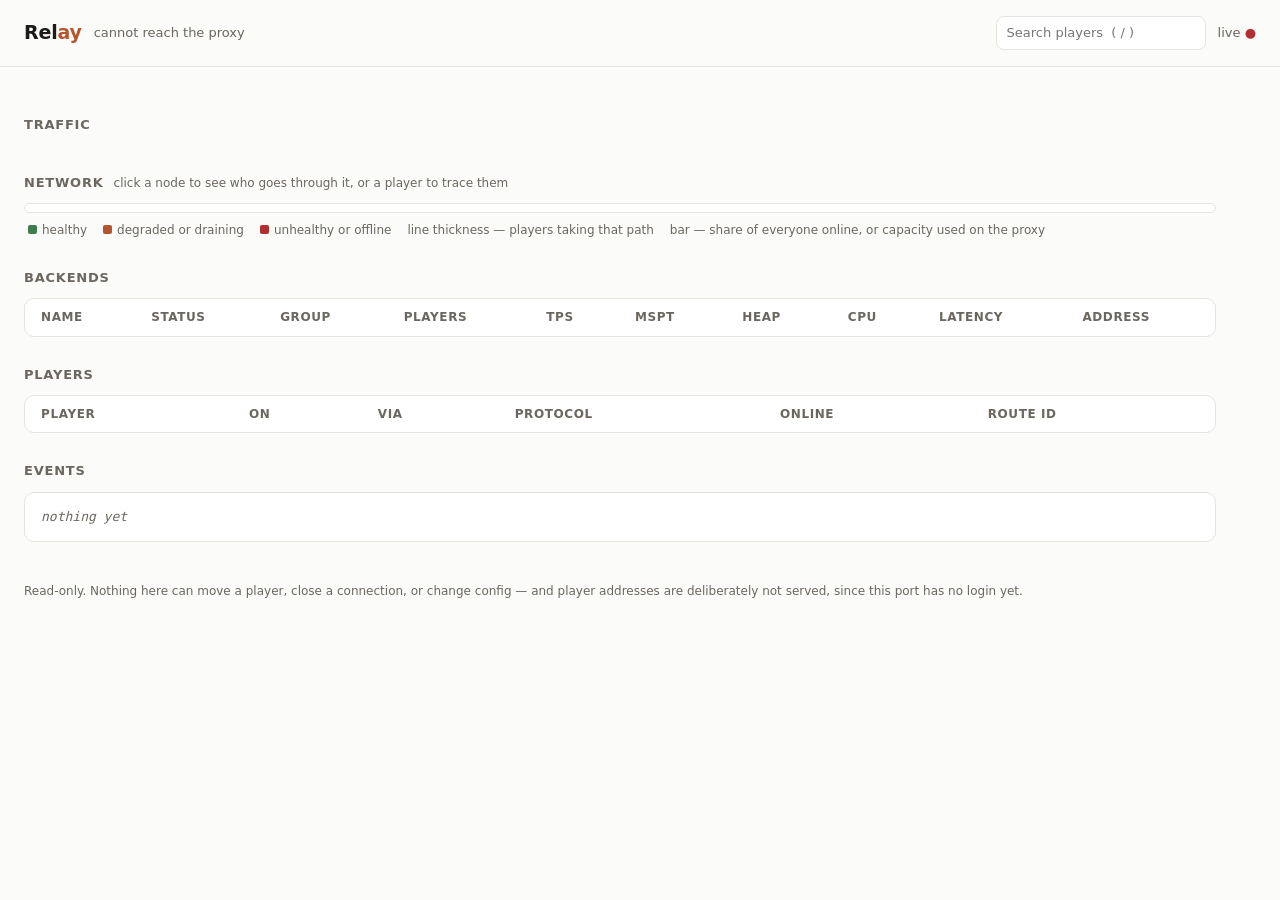
==== commit 4db64fbd: "Count what the proxy is actually carrying Spec 10 lists a page of metrics and the proxy had none of " ====
--- a/dashboard/src/main/resources/web/index.html
+++ b/dashboard/src/main/resources/web/index.html
@@ -17,6 +17,9 @@
 
 <main>
   <div class="tiles" id="tiles"></div>
+
+  <h2>Traffic <span class="note" id="counters"></span></h2>
+  <div class="charts" id="charts"></div>
 
   <h2>Network
     <span class="note">click a node to see who goes through it, or a player to trace them</span>
--- a/dashboard/src/main/resources/web/relay.css
+++ b/dashboard/src/main/resources/web/relay.css
@@ -85,6 +85,29 @@
 .bar i { display: block; height: 100%; background: var(--good); }
 .bar.warn i { background: var(--accent); }
 .bar.hot i { background: var(--bad); }
+
+/* -------------------------------------------------------------------- charts */
+
+.charts { display: grid; gap: 12px; grid-template-columns: repeat(auto-fit, minmax(200px, 1fr)); }
+.chart { background: var(--panel); border: 1px solid var(--line); border-radius: 10px;
+         padding: 12px 14px 8px; overflow: hidden; }
+.chart-head { display: flex; align-items: baseline; justify-content: space-between; gap: 8px; }
+.chart-head .k { color: var(--muted); font-size: 12px; text-transform: uppercase;
+                 letter-spacing: 0.06em; }
+.chart-head .n { font-size: 19px; font-variant-numeric: tabular-nums; letter-spacing: -0.01em; }
+.chart-foot { color: var(--muted); font-size: 11.5px; margin-top: 2px; }
+.charts .empty { grid-column: 1 / -1; background: var(--panel);
+                 border: 1px solid var(--line); border-radius: 10px; }
+
+/* preserveAspectRatio is none, so the line is stretched horizontally to fill the
+   card. Stroke width has to be set in the untransformed viewBox space, which is why
+   vector-effect is doing the work rather than a plain stroke-width. */
+svg.spark { display: block; width: 100%; height: 46px; margin-top: 6px; }
+svg.spark .fill { fill: color-mix(in srgb, var(--good) 16%, transparent); stroke: none; }
+svg.spark .line { fill: none; stroke: var(--good); stroke-width: 1.5;
+                  vector-effect: non-scaling-stroke; stroke-linejoin: round; }
+svg.spark.alt .fill { fill: color-mix(in srgb, var(--accent) 16%, transparent); }
+svg.spark.alt .line { stroke: var(--accent); }
 
 /* ------------------------------------------------------------------ topology */
 
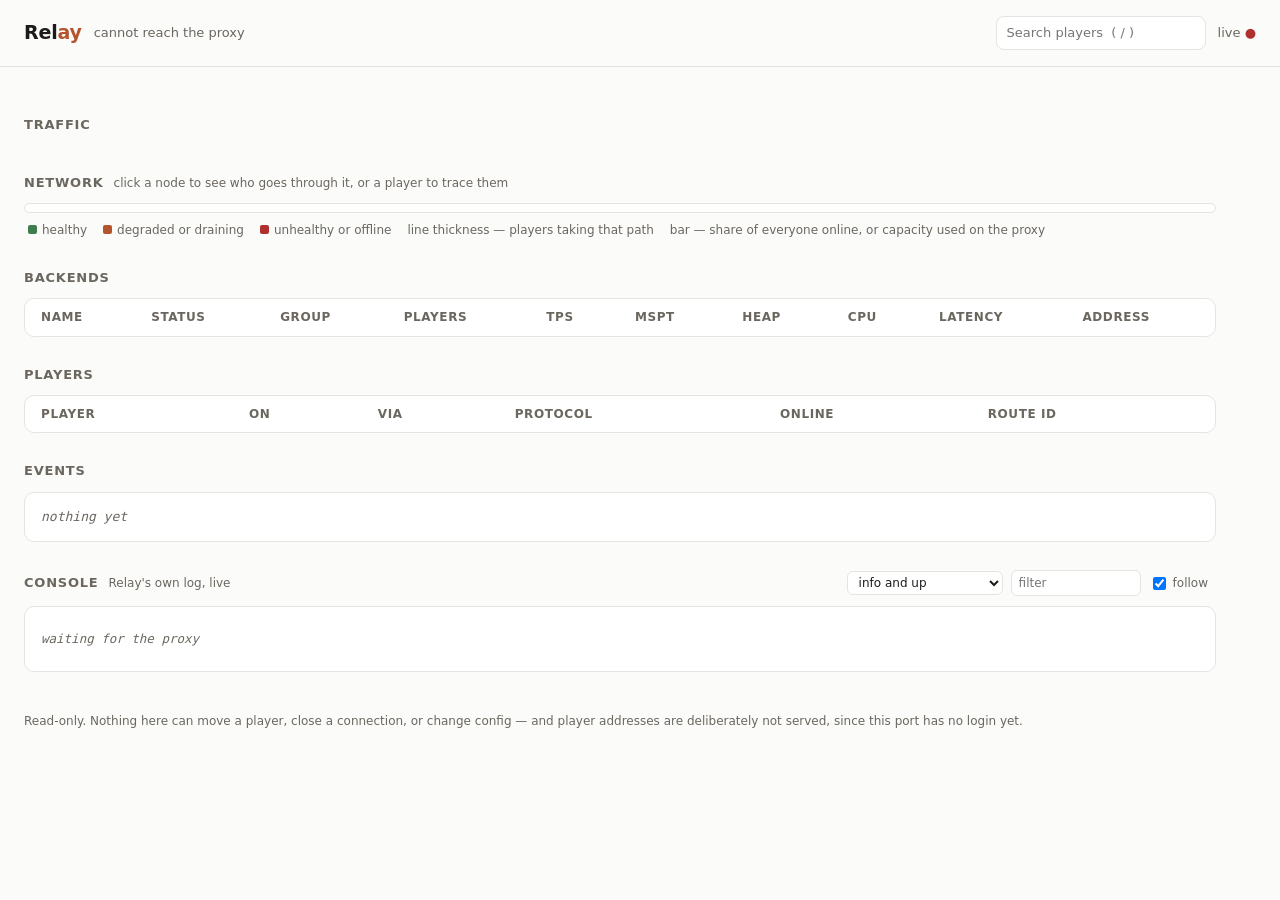
==== commit 36d84dfa: "Stream Relay's own log to the dashboard Spec 9.1 asks the dashboard to stream Relay's logs. A compan" ====
--- a/dashboard/src/main/resources/web/index.html
+++ b/dashboard/src/main/resources/web/index.html
@@ -57,6 +57,24 @@
 
   <h2>Events</h2>
   <div class="scroll"><div id="feed"><div class="empty">nothing yet</div></div></div>
+
+  <h2>Console
+    <span class="note">Relay's own log, live</span>
+    <span class="consoleBar">
+      <select id="logLevel" aria-label="minimum level">
+        <option value="TRACE">all</option>
+        <option value="DEBUG">debug and up</option>
+        <option value="INFO" selected>info and up</option>
+        <option value="WARN">warnings and errors</option>
+        <option value="ERROR">errors only</option>
+      </select>
+      <input id="logSearch" type="search" placeholder="filter" autocomplete="off"
+             aria-label="filter log lines">
+      <label><input type="checkbox" id="logFollow" checked> follow</label>
+      <span id="logCount"></span>
+    </span>
+  </h2>
+  <div class="scroll"><div id="console"><div class="empty">waiting for the proxy</div></div></div>
 </main>
 
 <footer>
--- a/dashboard/src/main/resources/web/relay.css
+++ b/dashboard/src/main/resources/web/relay.css
@@ -200,6 +200,37 @@
 .t { color: var(--muted); margin-right: 10px; }
 .who { color: var(--accent); }
 
+/* -------------------------------------------------------------------- console */
+
+.consoleBar { display: flex; align-items: center; gap: 8px; margin-left: auto;
+              text-transform: none; letter-spacing: 0; font-weight: 400; }
+.consoleBar select, .consoleBar input[type=search] {
+  font: inherit; font-size: 12px; padding: 3px 7px; color: var(--text);
+  background: var(--panel); border: 1px solid var(--line); border-radius: 6px;
+}
+.consoleBar input[type=search] { width: 130px; }
+.consoleBar label { display: inline-flex; align-items: center; gap: 4px; font-size: 12px; }
+#logCount { font-size: 11.5px; font-variant-numeric: tabular-nums; }
+
+#console { font: 12.5px/1.55 ui-monospace, SFMono-Regular, Menlo, Consolas, monospace;
+           max-height: 380px; overflow-y: auto; padding: 8px 0; }
+#console .ln { display: grid; grid-template-columns: 68px 52px 150px 1fr;
+               gap: 10px; padding: 1px 16px; white-space: pre-wrap; word-break: break-word; }
+#console .ln:hover { background: var(--sunken); }
+#console .at, #console .lg { color: var(--muted); }
+#console .lg { overflow: hidden; text-overflow: ellipsis; white-space: nowrap; }
+#console .lv { font-weight: 600; }
+#console .ln.ERROR .lv { color: var(--bad); }
+#console .ln.WARN  .lv { color: var(--accent); }
+#console .ln.INFO  .lv { color: var(--good); }
+#console .ln.DEBUG .lv, #console .ln.TRACE .lv { color: var(--muted); }
+#console .ln.ERROR { background: color-mix(in srgb, var(--bad) 7%, transparent); }
+
+@media (max-width: 760px) {
+  #console .ln { grid-template-columns: 60px 46px 1fr; }
+  #console .lg { display: none; }
+}
+
 footer { color: var(--muted); font-size: 12px; padding: 0 24px 32px; max-width: 1240px; }
 
 /* Narrow screens: the search box takes its own line rather than squeezing the
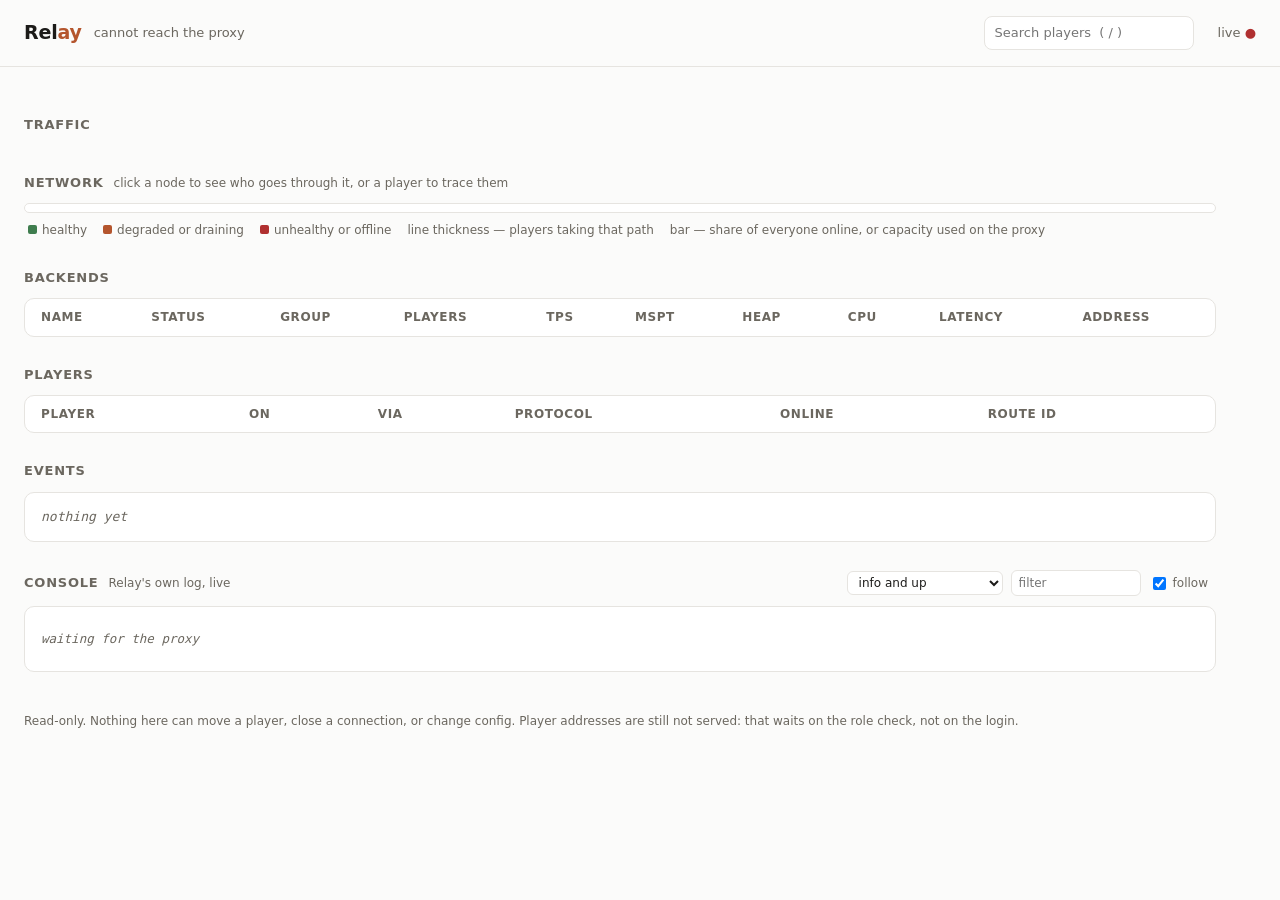
==== commit 370209ca: "Put a login on the dashboard, and refuse to expose it without one The dashboard has been readable by" ====
--- a/dashboard/src/main/resources/web/index.html
+++ b/dashboard/src/main/resources/web/index.html
@@ -12,6 +12,7 @@
   <span class="sub" id="meta">connecting…</span>
   <input id="search" type="search" placeholder="Search players  ( / )" autocomplete="off"
          aria-label="search players">
+  <span id="who"></span>
   <span id="link">live <b>●</b></span>
 </header>
 
@@ -78,8 +79,8 @@
 </main>
 
 <footer>
-  Read-only. Nothing here can move a player, close a connection, or change config —
-  and player addresses are deliberately not served, since this port has no login yet.
+  Read-only. Nothing here can move a player, close a connection, or change config.
+  Player addresses are still not served: that waits on the role check, not on the login.
 </footer>
 
 <script type="module" src="relay.js"></script>
--- a/dashboard/src/main/resources/web/relay.css
+++ b/dashboard/src/main/resources/web/relay.css
@@ -38,6 +38,13 @@
   border: 1px solid var(--line); border-radius: 8px;
 }
 #search:focus { outline: 2px solid color-mix(in srgb, var(--accent) 50%, transparent); outline-offset: -1px; }
+#who { font-size: 13px; color: var(--muted); }
+#who b { color: var(--text); font-weight: 600; }
+#who form { display: inline; }
+#who button { font: inherit; font-size: 12px; cursor: pointer; margin-left: 8px;
+              color: var(--muted); background: none; border: 1px solid var(--line);
+              border-radius: 6px; padding: 2px 8px; }
+#who button:hover { color: var(--text); }
 #link { font-size: 13px; color: var(--muted); }
 #link b { color: var(--good); }
 #link.down b { color: var(--bad); }
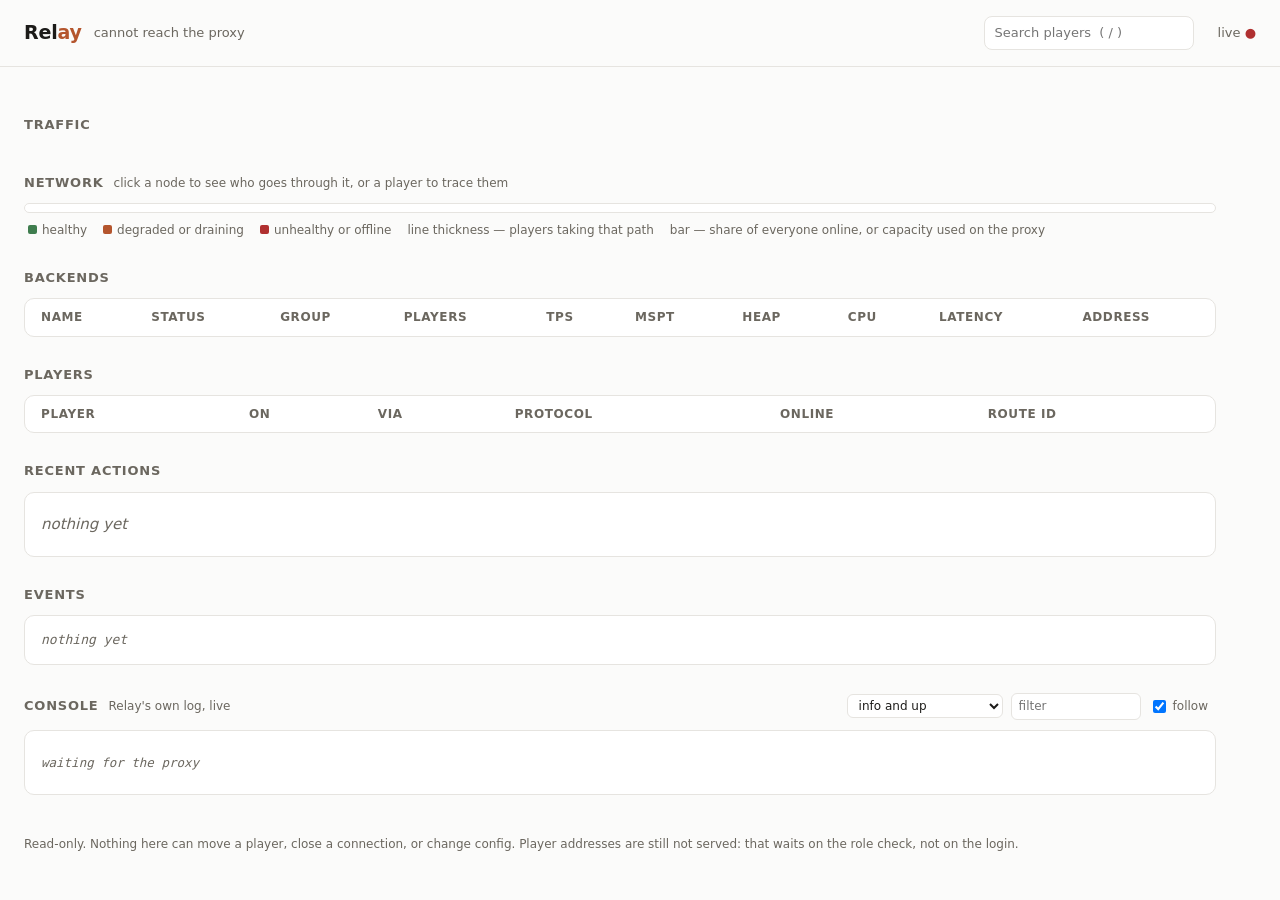
==== commit 35d46d05: "Let the dashboard act: drain, send, evacuate, kick The last of the four dashboard pieces, and the on" ====
--- a/dashboard/src/main/resources/web/index.html
+++ b/dashboard/src/main/resources/web/index.html
@@ -39,6 +39,9 @@
     <h3 id="traceTitle"></h3>
     <div class="meta" id="traceMeta"></div>
     <div class="hops" id="hops"></div>
+    <div class="acts" id="acts"></div>
+    <div class="actmsg" id="actMsg"></div>
+    <div id="past"></div>
   </section>
 
   <h2>Backends</h2>
@@ -49,12 +52,16 @@
     <tbody id="servers"></tbody>
   </table></div>
 
-  <h2>Players <span class="note" id="playerCount"></span></h2>
+  <h2>Players <span class="note" id="playerCount"></span>
+      <span class="pager" id="pager"></span></h2>
   <div class="scroll"><table>
     <thead><tr><th>Player</th><th>On</th><th>Via</th><th>Protocol</th>
                <th>Online</th><th>Route ID</th></tr></thead>
     <tbody id="players"></tbody>
   </table></div>
+
+  <h2>Recent actions <span class="note" id="auditNote"></span></h2>
+  <div class="scroll"><div id="audit"><div class="empty">nothing yet</div></div></div>
 
   <h2>Events</h2>
   <div class="scroll"><div id="feed"><div class="empty">nothing yet</div></div></div>
--- a/dashboard/src/main/resources/web/relay.css
+++ b/dashboard/src/main/resources/web/relay.css
@@ -59,6 +59,40 @@
      color: var(--muted); margin: 28px 0 10px; font-weight: 600;
      display: flex; align-items: baseline; gap: 10px; }
 h2 .note { text-transform: none; letter-spacing: 0; font-weight: 400; font-size: 12px; }
+
+/* Paging, which appears only when the list has more than one page. The proxy does the
+   narrowing now, so these move a window rather than scrolling an array already here. */
+.pager { margin-left: auto; display: flex; gap: 6px; }
+.pager button { font: inherit; font-size: 12px; text-transform: none; letter-spacing: 0;
+                cursor: pointer; color: var(--muted); background: none;
+                border: 1px solid var(--line); border-radius: 6px; padding: 2px 10px; }
+.pager button:hover:not(:disabled) { color: var(--text); }
+.pager button:disabled { opacity: 0.35; cursor: default; }
+
+/* Acting on what is selected (spec 9.3). Deliberately plain: a destructive control that
+   looks exciting gets clicked, and these move real people between real servers. */
+.acts { display: flex; flex-wrap: wrap; gap: 8px; align-items: center; margin-top: 14px; }
+.acts button, .acts select { font: inherit; font-size: 12px; padding: 4px 10px;
+                             border: 1px solid var(--line); border-radius: 6px;
+                             background: var(--panel); color: var(--text); cursor: pointer; }
+.acts button:hover:not(:disabled) { border-color: var(--muted); }
+.acts button:disabled { opacity: 0.5; cursor: default; }
+.acts button.warn { color: var(--accent); border-color: var(--accent); }
+.acts button.danger { color: var(--bad); border-color: var(--bad); }
+.actmsg { font-size: 12px; margin-top: 8px; min-height: 1em; }
+.actmsg.ok { color: var(--good); }
+.actmsg.bad { color: var(--bad); }
+
+/* Who did what. A refused attempt is kept and greyed rather than hidden: "somebody tried
+   and could not" is often the more interesting row. */
+#audit { padding: 6px 0; }
+.auditline { padding: 4px 12px; font-size: 12px; border-bottom: 1px solid var(--line);
+             display: flex; gap: 8px; align-items: baseline; flex-wrap: wrap; }
+.auditline:last-child { border-bottom: none; }
+.auditline .when { color: var(--muted); font-variant-numeric: tabular-nums; }
+.auditline .detail { color: var(--muted); }
+.auditline.refused { opacity: 0.7; }
+.auditline.refused .detail { color: var(--accent); }
 
 .scroll { overflow-x: auto; background: var(--panel);
           border: 1px solid var(--line); border-radius: 10px; }
@@ -198,6 +232,17 @@
 .hop.k-POOL .kind { color: var(--muted); }
 .hop.k-BACKEND .kind { color: var(--good); }
 
+/* Past sessions, under the live route. */
+#past { margin-top: 14px; }
+#past h4 { margin: 0 0 6px; font-size: 11px; text-transform: uppercase;
+           letter-spacing: 0.07em; color: var(--muted); font-weight: 600; }
+#past .sess { border-top: 1px solid var(--line); padding: 6px 0; font-size: 13px; }
+#past .when { color: var(--muted); font-size: 12px; }
+#past .path { margin-top: 2px; display: flex; flex-wrap: wrap; gap: 6px; align-items: baseline; }
+#past .stop { font-size: 12.5px; }
+#past .stop em { color: var(--muted); font-style: normal; font-size: 11.5px; margin-left: 3px; }
+#past .sep { color: var(--muted); }
+
 /* ---------------------------------------------------------------------- feed */
 
 #feed { font: 13px/1.7 ui-monospace, SFMono-Regular, Menlo, Consolas, monospace;
